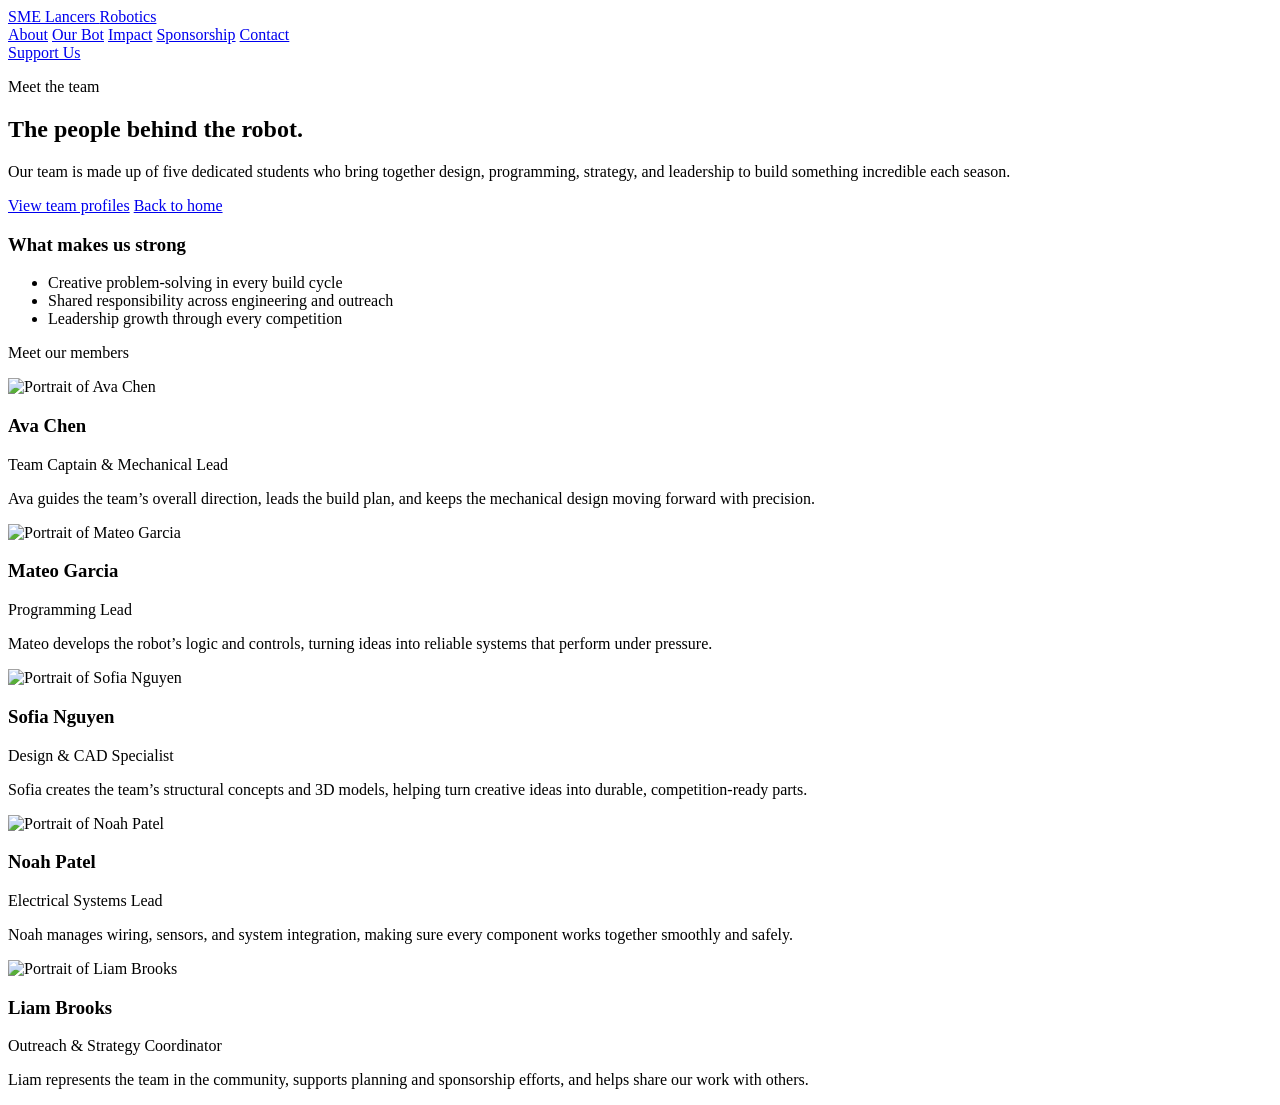
==== aboutpeople.html @ 3ab0bd87 "Add aboutpeople.html for team introduction This HTML file introduces the team behind SME Lancers Rob" ====
<!DOCTYPE html>
<html lang="en">
  <head>
    <meta charset="UTF-8" />
    <meta name="viewport" content="width=device-width, initial-scale=1.0" />
    <title>About the Team | SME Lancers Robotics</title>
    <meta
      name="description"
      content="Meet the student builders, coders, and leaders behind SME Lancers Robotics."
    />
    <link rel="preconnect" href="https://fonts.googleapis.com" />
    <link rel="preconnect" href="https://fonts.gstatic.com" crossorigin />
    <link
      href="https://fonts.googleapis.com/css2?family=Inter:wght@400;500;600;700;800&display=swap"
      rel="stylesheet"
    />
    <link rel="stylesheet" href="styles.css" />
  </head>
  <body>
    <header class="hero">
      <nav class="top-nav">
        <a class="brand" href="index.html">SME Lancers <span>Robotics</span></a>
        <div class="nav-links">
          <a href="index.html#about">About</a>
          <a href="index.html#aboutrobot">Our Bot</a>
          <a href="index.html#impact">Impact</a>
          <a href="index.html#sponsorship">Sponsorship</a>
          <a href="index.html#contact">Contact</a>
        </div>
        <a class="nav-cta" href="index.html#contact">Support Us</a>
      </nav>

      <section class="hero-content">
        <div class="hero-text">
          <p class="eyebrow">Meet the team</p>
          <h1>The people behind the robot.</h1>
          <p class="lead">
            Our team is made up of five dedicated students who bring together
            design, programming, strategy, and leadership to build something
            incredible each season.
          </p>
          <div class="hero-actions">
            <a class="btn btn-primary" href="#aboutpeople">View team profiles</a>
            <a class="btn btn-secondary" href="index.html">Back to home</a>
          </div>
        </div>

        <aside class="hero-card">
          <h3>What makes us strong</h3>
          <ul>
            <li>Creative problem-solving in every build cycle</li>
            <li>Shared responsibility across engineering and outreach</li>
            <li>Leadership growth through every competition</li>
          </ul>
        </aside>
      </section>
    </header>

    <main>
      <section class="section team-section" id="aboutpeople">
        <div class="section-heading">
          <p class="eyebrow">Meet our members</p>
        </div>

        <div class="team-grid">
          <article class="team-card">
            <img src="https://images.unsplash.com/photo-1494790108377-be9c29b29330?auto=format&fit=crop&w=800&q=80" alt="Portrait of Ava Chen" />
            <div class="team-card-content">
              <h3>Ava Chen</h3>
              <p class="role">Team Captain &amp; Mechanical Lead</p>
              <p>
                Ava guides the team’s overall direction, leads the build plan,
                and keeps the mechanical design moving forward with precision.
              </p>
            </div>
          </article>

          <article class="team-card">
            <img src="https://images.unsplash.com/photo-1500648767791-00dcc994a43e?auto=format&fit=crop&w=800&q=80" alt="Portrait of Mateo Garcia" />
            <div class="team-card-content">
              <h3>Mateo Garcia</h3>
              <p class="role">Programming Lead</p>
              <p>
                Mateo develops the robot’s logic and controls, turning ideas into
                reliable systems that perform under pressure.
              </p>
            </div>
          </article>

          <article class="team-card">
            <img src="https://images.unsplash.com/photo-1517841905240-472988babdf9?auto=format&fit=crop&w=800&q=80" alt="Portrait of Sofia Nguyen" />
            <div class="team-card-content">
              <h3>Sofia Nguyen</h3>
              <p class="role">Design &amp; CAD Specialist</p>
              <p>
                Sofia creates the team’s structural concepts and 3D models,
                helping turn creative ideas into durable, competition-ready parts.
              </p>
            </div>
          </article>

          <article class="team-card">
            <img src="https://images.unsplash.com/photo-1506794778202-cad84cf45f1d?auto=format&fit=crop&w=800&q=80" alt="Portrait of Noah Patel" />
            <div class="team-card-content">
              <h3>Noah Patel</h3>
              <p class="role">Electrical Systems Lead</p>
              <p>
                Noah manages wiring, sensors, and system integration, making sure
                every component works together smoothly and safely.
              </p>
            </div>
          </article>

          <article class="team-card">
            <img src="https://images.unsplash.com/photo-1491349174775-aaafddd81942?auto=format&fit=crop&w=800&q=80" alt="Portrait of Liam Brooks" />
            <div class="team-card-content">
              <h3>Liam Brooks</h3>
              <p class="role">Outreach &amp; Strategy Coordinator</p>
              <p>
                Liam represents the team in the community, supports planning and
                sponsorship efforts, and helps share our work with others.
              </p>
            </div>
          </article>
        </div>
      </section>
    </main>
  </body>
</html>
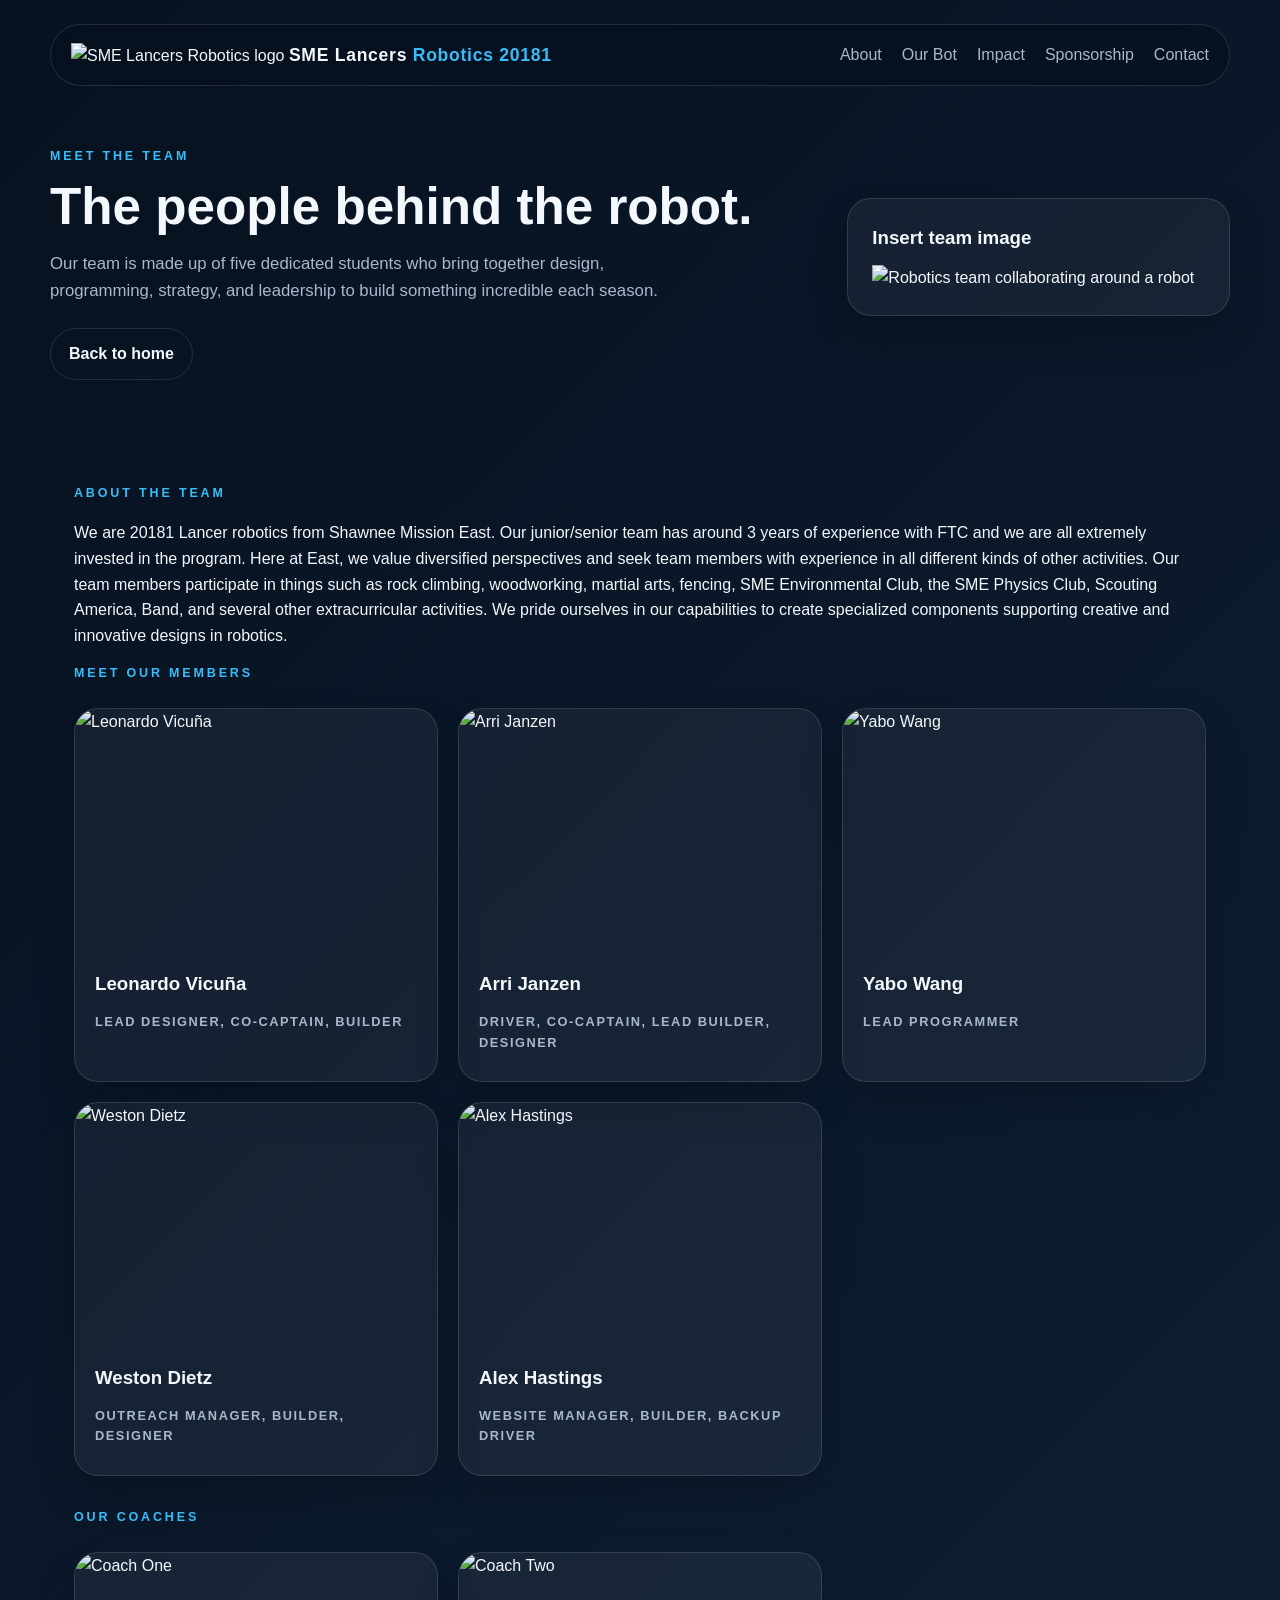
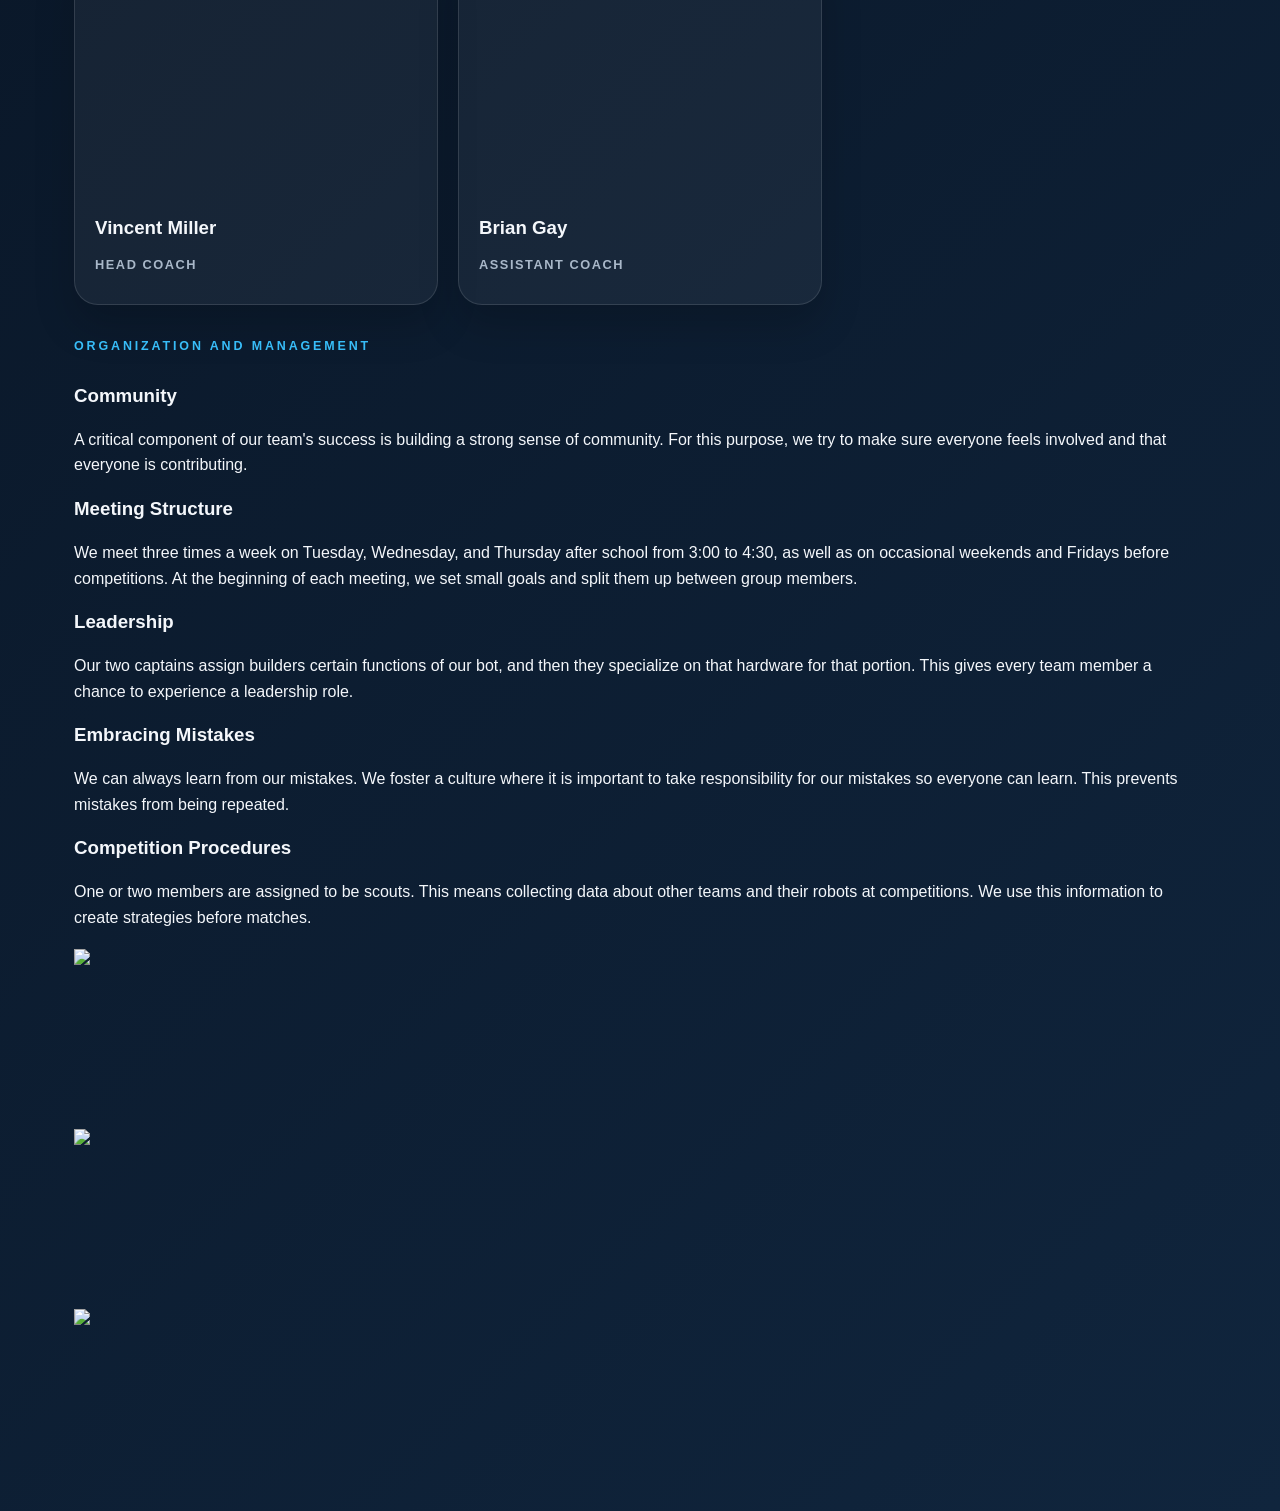
==== commit ece4b89b: "Update team member profiles and navigation links" ====
--- a/aboutpeople.html
+++ b/aboutpeople.html
@@ -19,15 +19,19 @@
   <body>
     <header class="hero">
       <nav class="top-nav">
-        <a class="brand" href="index.html">SME Lancers <span>Robotics</span></a>
+        <div class="brand-group">
+          <a class="logo-link" href="index.html" aria-label="Home">
+            <img class="site-logo" src="https://d2uxtb165k2tu5.cloudfront.net/attachments/f1440f38-a272-4b2c-9d3d-bec83711de92/shawneemissioneast-ks-Large.png" alt="SME Lancers Robotics logo" />
+          </a>
+          <a class="brand" href="index.html">SME Lancers <span>Robotics 20181</span></a>
+        </div>
         <div class="nav-links">
-          <a href="index.html#about">About</a>
-          <a href="index.html#aboutrobot">Our Bot</a>
-          <a href="index.html#impact">Impact</a>
-          <a href="index.html#sponsorship">Sponsorship</a>
-          <a href="index.html#contact">Contact</a>
+          <a href="about.html">About</a>
+          <a href="ourbot.html">Our Bot</a>
+          <a href="impact.html">Impact</a>
+          <a href="sponsorship.html">Sponsorship</a>
+          <a href="contact.html">Contact</a>
         </div>
-        <a class="nav-cta" href="index.html#contact">Support Us</a>
       </nav>
 
       <section class="hero-content">
@@ -40,88 +44,138 @@
             incredible each season.
           </p>
           <div class="hero-actions">
-            <a class="btn btn-primary" href="#aboutpeople">View team profiles</a>
             <a class="btn btn-secondary" href="index.html">Back to home</a>
           </div>
         </div>
 
-        <aside class="hero-card">
-          <h3>What makes us strong</h3>
-          <ul>
-            <li>Creative problem-solving in every build cycle</li>
-            <li>Shared responsibility across engineering and outreach</li>
-            <li>Leadership growth through every competition</li>
-          </ul>
+        <aside class="hero-card image-placeholder-card">
+          <h3>Insert team image</h3>
+          <div class="image-placeholder" aria-label="About page image placeholder">
+            <img src="https://images.unsplash.com/photo-1519389950473-47ba0277781c?auto=format&fit=crop&w=900&q=80" alt="Robotics team collaborating around a robot" />
+          </div>
         </aside>
       </section>
     </header>
 
     <main>
       <section class="section team-section" id="aboutpeople">
+        <div class="team-overview-card">
+          <p class="eyebrow">About the team</p>
+          <p>
+            We are 20181 Lancer robotics from Shawnee Mission East.
+             Our junior/senior team has around 3 years of experience with FTC and we are all extremely invested in the program.
+             Here at East, we value diversified perspectives and seek team members with experience in all different kinds of other activities.
+             Our team members participate in things such as rock climbing, woodworking, martial arts, fencing, SME Environmental Club, the SME Physics Club,
+             Scouting America, Band, and several other extracurricular activities.
+             We pride ourselves in our capabilities to create specialized components supporting creative and innovative designs in robotics.
+          </p>
+        </div>
+
         <div class="section-heading">
           <p class="eyebrow">Meet our members</p>
         </div>
 
         <div class="team-grid">
           <article class="team-card">
-            <img src="https://images.unsplash.com/photo-1494790108377-be9c29b29330?auto=format&fit=crop&w=800&q=80" alt="Portrait of Ava Chen" />
+            <img src="https://lh3.googleusercontent.com/pw/AP1GczPB8BlGZRO8xvRMQjj9yDp8Rn-_tc5I_eQn8ITIZkw7VDzGiMOTN4GQVJ_kZotNuFH9OWPdNpwYqw7CUz8QAmB0IIoJY_mvD2sJf6e4RnOAsyBPR_U-h3OPE_HgbfkMh09RCRGJvjOkejHOu_k-uKEsTg=w1906-h1271-s-no-gm?authuser=0" alt="Leonardo Vicuña" />
             <div class="team-card-content">
-              <h3>Ava Chen</h3>
-              <p class="role">Team Captain &amp; Mechanical Lead</p>
-              <p>
-                Ava guides the team’s overall direction, leads the build plan,
-                and keeps the mechanical design moving forward with precision.
-              </p>
+              <h3>Leonardo Vicuña</h3>
+              <p class="role"><strong class="role-highlight">Lead Designer,</strong> Co-Captain, Builder</p>
             </div>
           </article>
 
           <article class="team-card">
-            <img src="https://images.unsplash.com/photo-1500648767791-00dcc994a43e?auto=format&fit=crop&w=800&q=80" alt="Portrait of Mateo Garcia" />
+            <img src="https://lh3.googleusercontent.com/pw/AP1GczNDgyUgL6r6WOdt-hMPNdH0vTlwwZF0IV4uuHxOhTK3Tzh5OnUSmDpvSq9W-mxfKg0Gzi6sK63ta62kydMBI4PJtdI4fzuV8vyEJkrNsUk3juD0E6vd4r80a9rZ2UlfRNDenz4bkS48lyofRyA_uPAyVw=w1906-h1271-s-no-gm?authuser=0" alt="Arri Janzen" />
             <div class="team-card-content">
-              <h3>Mateo Garcia</h3>
-              <p class="role">Programming Lead</p>
-              <p>
-                Mateo develops the robot’s logic and controls, turning ideas into
-                reliable systems that perform under pressure.
-              </p>
+              <h3>Arri Janzen</h3>
+              <p class="role"><strong class="role-highlight">Driver</strong>, Co-Captain, Lead Builder, Designer</p>
             </div>
           </article>
 
           <article class="team-card">
-            <img src="https://images.unsplash.com/photo-1517841905240-472988babdf9?auto=format&fit=crop&w=800&q=80" alt="Portrait of Sofia Nguyen" />
+            <img src="https://lh3.googleusercontent.com/pw/AP1GczOW1DhAZ3qxmuWppzqzw-H6WvB_BPC82VYbThmvQlJtBtc9kcNpT3q2Pme5iez_LtrUeeB31PLCD5lW_LaGPv0U-tiofEs3BPgxhDR3a-trvEMHhUZVBk-kHewnpO1grtR9e9CWaJp8CbQ7eI5LOVj1Uw=w1907-h1271-s-no-gm?authuser=0" alt="Yabo Wang" />
             <div class="team-card-content">
-              <h3>Sofia Nguyen</h3>
-              <p class="role">Design &amp; CAD Specialist</p>
-              <p>
-                Sofia creates the team’s structural concepts and 3D models,
-                helping turn creative ideas into durable, competition-ready parts.
-              </p>
+              <h3>Yabo Wang</h3>
+              <p class="role"><strong class="role-highlight">Lead Programmer</strong></p>
             </div>
           </article>
 
           <article class="team-card">
-            <img src="https://images.unsplash.com/photo-1506794778202-cad84cf45f1d?auto=format&fit=crop&w=800&q=80" alt="Portrait of Noah Patel" />
+            <img src="https://lh3.googleusercontent.com/pw/AP1GczP_syv3JzYocD1KK4eqEGDBxyQT8_gO0GVwjya8GvrD9HIN6btGYo0Uc26seTwiGfOW38GDY0IRZ2136mL2YErU7m1UrtAFbtgPh7Auxwl1pYx-yHInBfJhCueLw1il_zLxsN25w0uY9vGDuceRKytgZw=w1906-h1271-s-no-gm?authuser=0" alt="Weston Dietz" />
             <div class="team-card-content">
-              <h3>Noah Patel</h3>
-              <p class="role">Electrical Systems Lead</p>
-              <p>
-                Noah manages wiring, sensors, and system integration, making sure
-                every component works together smoothly and safely.
-              </p>
+              <h3>Weston Dietz</h3>
+              <p class="role"><strong class="role-highlight">Outreach Manager</strong>, Builder, Designer</p>
             </div>
           </article>
 
           <article class="team-card">
-            <img src="https://images.unsplash.com/photo-1491349174775-aaafddd81942?auto=format&fit=crop&w=800&q=80" alt="Portrait of Liam Brooks" />
+            <img src="" alt="Alex Hastings" />
             <div class="team-card-content">
-              <h3>Liam Brooks</h3>
-              <p class="role">Outreach &amp; Strategy Coordinator</p>
-              <p>
-                Liam represents the team in the community, supports planning and
-                sponsorship efforts, and helps share our work with others.
-              </p>
+              <h3>Alex Hastings</h3>
+              <p class="role"><strong class="role-highlight">Website Manager</strong>, Builder, Backup Driver</p>
             </div>
           </article>
+        </div>
+
+        <div class="section-heading" style="margin-top: 32px;">
+          <p class="eyebrow">Our coaches</p>
+        </div>
+
+        <div class="team-grid coaches-grid">
+          <article class="team-card">
+            <img src="https://lh3.googleusercontent.com/pw/AP1GczP17PvprNVnsiWpT6I2dalkPyr2kbR18_PeL1ESC5sDLQsGntd9fBL37bgB6TBEfCntyb8LkzUVnb3nmV3U56hMEd6-vEOZD5mlSGLnx-21aZyfRdODApS9-2Q_zZ9jxrIEXAE_nH2MCg2U8mYEpRr5xw=w953-h1271-s-no-gm?authuser=0" alt="Coach One" />
+            <div class="team-card-content">
+              <h3>Vincent Miller</h3>
+              <p class="role">Head Coach</p>
+            </div>
+          </article>
+
+          <article class="team-card">
+            <img src="https://pixabay.com/images/download/x-7797704_1920.png" alt="Coach Two" />
+            <div class="team-card-content">
+              <h3>Brian Gay</h3>
+              <p class="role">Assistant Coach</p>
+            </div>
+          </article>
+        </div>
+
+        <div class="section-heading" style="margin-top: 32px;">
+          <p class="eyebrow">Organization and management</p>
+        </div>
+
+        <div class="org-grid">
+          <article class="org-card">
+            <h3>Community</h3>
+            <p>A critical component of our team's success is building a strong sense of community. For this purpose, we try to make sure everyone feels involved and that everyone is contributing.</p>
+          </article>
+          <article class="org-card">
+            <h3>Meeting Structure</h3>
+            <p>We meet three times a week on Tuesday, Wednesday, and Thursday after school from 3:00 to 4:30, as well as on occasional weekends and Fridays before competitions. At the beginning of each meeting, we set small goals and split them up between group members.</p>
+          </article>
+          <article class="org-card">
+            <h3>Leadership</h3>
+            <p>Our two captains assign builders certain functions of our bot, and then they specialize on that hardware for that portion. This gives every team member a chance to experience a leadership role.</p>
+          </article>
+          <article class="org-card">
+            <h3>Embracing Mistakes</h3>
+            <p>We can always learn from our mistakes. We foster a culture where it is important to take responsibility for our mistakes so everyone can learn. This prevents mistakes from being repeated.</p>
+          </article>
+          <article class="org-card">
+            <h3>Competition Procedures</h3>
+            <p>One or two members are assigned to be scouts. This means collecting data about other teams and their robots at competitions. We use this information to create strategies before matches.</p>
+          </article>
+        </div>
+
+        <div class="org-image-row">
+          <div class="image-placeholder" style="min-height: 180px;" aria-label="Organization image placeholder 1">
+            <img src="https://lh3.googleusercontent.com/pw/AP1GczPN5IHWl02ZvYmSKBBsuWe8htgBuvIvB1GVUkZ78wzh7DC779fpzfqayu7kOnkn9EiQQ8jcJrFx_e7JPSesxeuHbeHajpAMo4_LPjZyJtByUU3XKUtijPXxgxFSDj1wY9yFGEc0RnX-FBQAM2Wbz10n8g=w953-h1271-s-no-gm?authuser=0"/>
+          </div>
+          <div class="image-placeholder" style="min-height: 180px;" aria-label="Organization image placeholder 2">
+            <img src="https://lh3.googleusercontent.com/pw/AP1GczP9czTKQffVSrdx51TiyOXbFLEskC3SXY-aVFU4noKo7kYG8Fp9SptvbZ1zESafD4LU2A2t2BaG_T-bwb6L90whI4yozDUi_Cv--DKPVSBinLgavhgntdp-oE0XgVBj2B6d3-yF-KYQ8PVUH7I925Jn2w=w953-h1271-s-no-gm?authuser=0"/>
+          </div>
+          <div class="image-placeholder" style="min-height: 180px;" aria-label="Organization image placeholder 3">
+            <img src="https://lh3.googleusercontent.com/pw/AP1GczOr9jjG8EU4wZpGpIVPugG_hDp1H3g6j8uFRw5m2mwSudX93wDE31KHDx6SBcqgeigQ6-YQNXqSQLKxToDGUcpLa1r-n1OJVcyBpBeDPDDjI35MQpLJtf3J_kfUE-X6kaI51ciVU87EEowkE29hNuVITA=w953-h1271-s-no-gm?authuser=0"/>
+          </div>
         </div>
       </section>
     </main>
--- a/styles.css
+++ b/styles.css
@@ -0,0 +1,320 @@
+:root {
+  --bg: #07111f;
+  --surface: #0f1f33;
+  --surface-2: #132947;
+  --text: #f4f7fb;
+  --muted: #a9b8c9;
+  --accent: #38bdf8;
+  --accent-strong: #0ea5e9;
+  --border: rgba(255, 255, 255, 0.12);
+}
+
+* {
+  box-sizing: border-box;
+}
+
+body {
+  margin: 0;
+  font-family: 'Inter', sans-serif;
+  background: linear-gradient(135deg, #07111f 0%, #10253d 100%);
+  color: var(--text);
+  line-height: 1.6;
+}
+
+a {
+  color: inherit;
+  text-decoration: none;
+}
+
+.hero {
+  padding: 24px 24px 72px;
+}
+
+.top-nav {
+  max-width: 1180px;
+  margin: 0 auto;
+  display: flex;
+  justify-content: space-between;
+  align-items: center;
+  padding: 16px 20px;
+  border: 1px solid var(--border);
+  border-radius: 999px;
+  background: rgba(7, 17, 31, 0.7);
+  backdrop-filter: blur(8px);
+}
+
+.brand {
+  font-size: 1.1rem;
+  font-weight: 800;
+  letter-spacing: 0.04em;
+}
+
+.brand span {
+  color: var(--accent);
+}
+
+.nav-links {
+  display: flex;
+  gap: 20px;
+  color: var(--muted);
+}
+
+.nav-cta,
+.btn-primary {
+  background: linear-gradient(135deg, var(--accent) 0%, var(--accent-strong) 100%);
+  color: white;
+  padding: 11px 18px;
+  border-radius: 999px;
+  font-weight: 600;
+}
+
+.hero-content {
+  max-width: 1180px;
+  margin: 48px auto 0;
+  display: grid;
+  grid-template-columns: 2fr 1fr;
+  gap: 32px;
+  align-items: center;
+}
+
+.eyebrow {
+  text-transform: uppercase;
+  letter-spacing: 0.23em;
+  font-size: 0.78rem;
+  font-weight: 700;
+  color: var(--accent);
+  margin-bottom: 12px;
+}
+
+h1,
+h2,
+h3 {
+  margin: 0 0 12px;
+}
+
+h1 {
+  font-size: clamp(2.2rem, 4vw, 3.7rem);
+  line-height: 1.08;
+}
+
+.lead {
+  font-size: 1.05rem;
+  color: var(--muted);
+  max-width: 640px;
+}
+
+.hero-actions {
+  display: flex;
+  gap: 14px;
+  margin-top: 24px;
+}
+
+.btn {
+  display: inline-block;
+  padding: 12px 18px;
+  border-radius: 999px;
+  font-weight: 600;
+}
+
+.btn-secondary {
+  border: 1px solid var(--border);
+  color: var(--text);
+}
+
+.hero-stats {
+  margin-top: 28px;
+  display: flex;
+  gap: 16px;
+  flex-wrap: wrap;
+}
+
+.hero-stats div {
+  background: rgba(255, 255, 255, 0.04);
+  border: 1px solid var(--border);
+  padding: 14px 16px;
+  min-width: 130px;
+  border-radius: 16px;
+}
+
+.hero-stats strong {
+  display: block;
+  font-size: 1.1rem;
+}
+
+.hero-stats span {
+  color: var(--muted);
+  font-size: 0.92rem;
+}
+
+.hero-card,
+.info-card,
+.sponsor-card,
+.contact-box {
+  background: rgba(255, 255, 255, 0.05);
+  border: 1px solid var(--border);
+  border-radius: 24px;
+  padding: 24px;
+  box-shadow: 0 20px 40px rgba(0, 0, 0, 0.18);
+}
+
+.hero-card ul {
+  padding-left: 18px;
+  color: var(--muted);
+}
+
+.text-link {
+  display: inline-block;
+  margin-top: 10px;
+  color: var(--accent);
+  font-weight: 600;
+}
+
+.section {
+  max-width: 1180px;
+  margin: 0 auto;
+  padding: 40px 24px 24px;
+}
+
+.section-heading {
+  margin-bottom: 24px;
+}
+
+.section-heading h2 {
+  font-size: clamp(1.6rem, 2.7vw, 2.2rem);
+}
+
+.card-grid {
+  display: grid;
+  grid-template-columns: repeat(3, minmax(0, 1fr));
+  gap: 20px;
+}
+
+.info-card p,
+.sponsor-card p,
+.impact-copy p,
+.impact-list p,
+.contact-box p,
+.team-card p {
+  color: var(--muted);
+}
+
+.team-section {
+  padding-top: 20px;
+}
+
+.team-grid {
+  display: grid;
+  grid-template-columns: repeat(3, minmax(0, 1fr));
+  gap: 20px;
+}
+
+.team-card {
+  background: rgba(255, 255, 255, 0.05);
+  border: 1px solid var(--border);
+  border-radius: 24px;
+  overflow: hidden;
+  box-shadow: 0 20px 40px rgba(0, 0, 0, 0.18);
+}
+
+.team-card img {
+  width: 100%;
+  height: 240px;
+  object-fit: cover;
+  display: block;
+}
+
+.team-card-content {
+  padding: 20px;
+}
+
+.role {
+  color: var(--accent);
+  font-weight: 700;
+  margin-bottom: 8px;
+  text-transform: uppercase;
+  letter-spacing: 0.12em;
+  font-size: 0.8rem;
+}
+
+.impact-section {
+  padding-top: 70px;
+}
+
+.impact-layout {
+  display: grid;
+  grid-template-columns: 1.2fr 0.8fr;
+  gap: 22px;
+}
+
+.impact-list {
+  display: grid;
+  gap: 14px;
+}
+
+.impact-list > div {
+  padding: 16px 18px;
+  border-radius: 16px;
+  background: rgba(255, 255, 255, 0.04);
+  border: 1px solid var(--border);
+}
+
+.price {
+  font-size: 1.4rem;
+  font-weight: 700;
+  color: var(--accent);
+}
+
+.contact-box {
+  display: flex;
+  justify-content: space-between;
+  align-items: center;
+  gap: 20px;
+}
+
+footer {
+  max-width: 1180px;
+  margin: 0 auto;
+  padding: 24px;
+  color: var(--muted);
+  text-align: center;
+}
+
+@media (max-width: 900px) {
+  .hero-content,
+  .impact-layout,
+  .card-grid,
+  .contact-box {
+    grid-template-columns: 1fr;
+    display: grid;
+  }
+
+  .top-nav {
+    border-radius: 24px;
+    flex-wrap: wrap;
+    gap: 12px;
+  }
+
+  .nav-links {
+    width: 100%;
+    justify-content: center;
+  }
+}
+
+@media (max-width: 640px) {
+  .hero {
+    padding-inline: 14px;
+  }
+
+  .hero-content,
+  .section {
+    padding-inline: 0;
+  }
+
+  .hero-actions {
+    flex-direction: column;
+  }
+
+  .hero-stats {
+    flex-direction: column;
+  }
+}
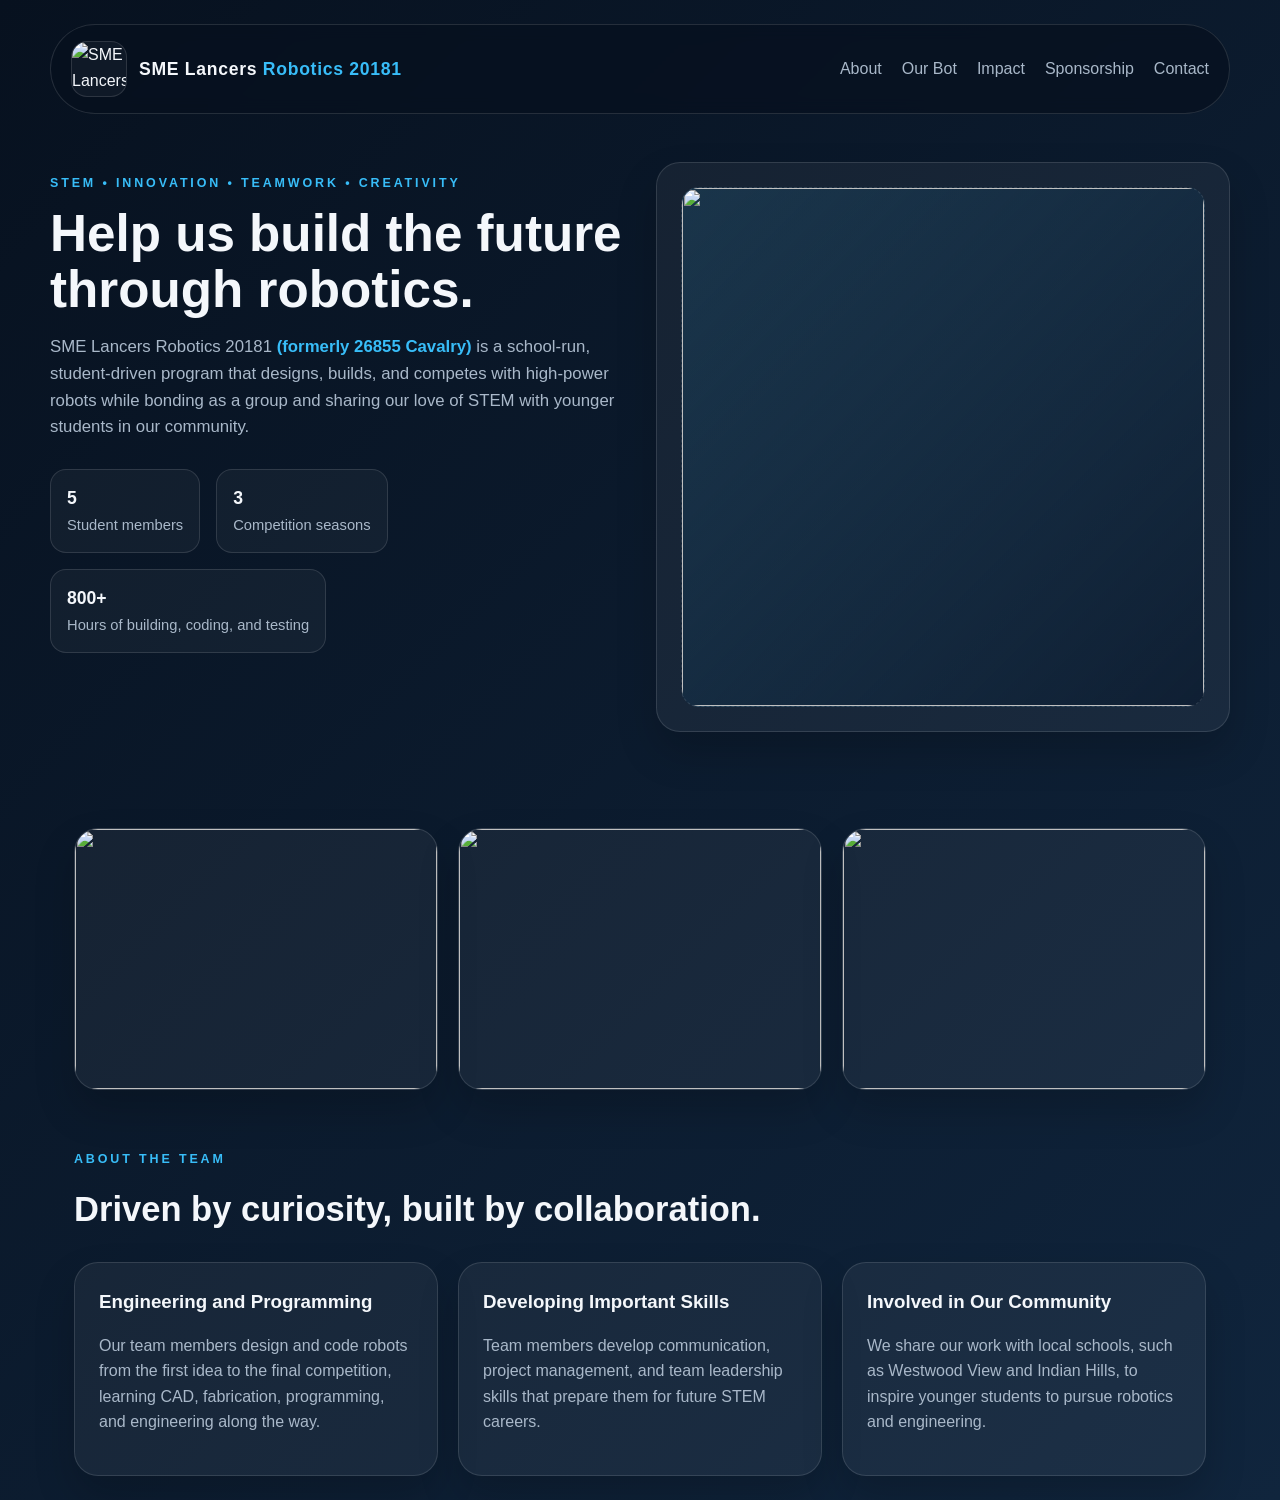
==== commit 13490197: "Revise aboutpeople.html for content and SEO improvements Updated the title and description meta tag " ====
--- a/aboutpeople.html
+++ b/aboutpeople.html
@@ -3,10 +3,10 @@
   <head>
     <meta charset="UTF-8" />
     <meta name="viewport" content="width=device-width, initial-scale=1.0" />
-    <title>About the Team | SME Lancers Robotics</title>
+    <title>SME Lancers Robotics 20181</title>
     <meta
       name="description"
-      content="Meet the student builders, coders, and leaders behind SME Lancers Robotics."
+      content="Support SME Lancers Robotics as we build competitive robots and spread the love of STEM to young students in our community."
     />
     <link rel="preconnect" href="https://fonts.googleapis.com" />
     <link rel="preconnect" href="https://fonts.gstatic.com" crossorigin />
@@ -21,7 +21,7 @@
       <nav class="top-nav">
         <div class="brand-group">
           <a class="logo-link" href="index.html" aria-label="Home">
-            <img class="site-logo" src="https://d2uxtb165k2tu5.cloudfront.net/attachments/f1440f38-a272-4b2c-9d3d-bec83711de92/shawneemissioneast-ks-Large.png" alt="SME Lancers Robotics logo" />
+            <img class="site-logo" src="https://cdn.discordapp.com/attachments/1269729230418214966/1536449201439772833/image.png?ex=6a7b7153&is=6a7a1fd3&hm=c653049b7499e15ebc49a05f9758e3313fe37e406bae6238015d4656b4073e32&" alt="SME Lancers Robotics logo" />
           </a>
           <a class="brand" href="index.html">SME Lancers <span>Robotics 20181</span></a>
         </div>
@@ -36,148 +36,82 @@
 
       <section class="hero-content">
         <div class="hero-text">
-          <p class="eyebrow">Meet the team</p>
-          <h1>The people behind the robot.</h1>
+          <p class="eyebrow">STEM • Innovation • Teamwork • Creativity</p>
+          <h1>Help us build the future through robotics.</h1>
           <p class="lead">
-            Our team is made up of five dedicated students who bring together
-            design, programming, strategy, and leadership to build something
-            incredible each season.
+            SME Lancers Robotics 20181 <strong class="role-highlight">(formerly 26855 Cavalry)</strong> is a school-run, student-driven program that designs, builds,
+            and competes with high-power robots while bonding as a group and sharing our love of STEM with younger students in our community.
           </p>
-          <div class="hero-actions">
-            <a class="btn btn-secondary" href="index.html">Back to home</a>
+          <div class="hero-stats">
+            <div>
+              <strong>5</strong>
+              <span>Student members</span>
+            </div>
+            <div>
+              <strong>3</strong>
+              <span>Competition seasons</span>
+            </div>
+            <div>
+              <strong>800+</strong>
+              <span>Hours of building, coding, and testing</span>
+            </div>
           </div>
         </div>
 
         <aside class="hero-card image-placeholder-card">
-          <h3>Insert team image</h3>
-          <div class="image-placeholder" aria-label="About page image placeholder">
-            <img src="https://images.unsplash.com/photo-1519389950473-47ba0277781c?auto=format&fit=crop&w=900&q=80" alt="Robotics team collaborating around a robot" />
+          <div class="image-placeholder" aria-label="Homepage image placeholder">
+            <img src="https://lh3.googleusercontent.com/pw/AP1GczPexVLAjlB-dWj9g345IB7OJABWrD0WhSXf-aIZQ-PO1fQrDlryzhX-Oscwer6zz2CBqRlifIcL0osSBdQb-bgUUxSFLOo_Goy5cG6TSdbRLP6KBx5KtVdnAOFZcWZzkNNgegM4d9gHS3owYYQVYnlx-Q=w1906-h1271-s-no-gm?authuser=0"/>
           </div>
         </aside>
       </section>
     </header>
 
     <main>
-      <section class="section team-section" id="aboutpeople">
-        <div class="team-overview-card">
-          <p class="eyebrow">About the team</p>
-          <p>
-            We are 20181 Lancer robotics from Shawnee Mission East.
-             Our junior/senior team has around 3 years of experience with FTC and we are all extremely invested in the program.
-             Here at East, we value diversified perspectives and seek team members with experience in all different kinds of other activities.
-             Our team members participate in things such as rock climbing, woodworking, martial arts, fencing, SME Environmental Club, the SME Physics Club,
-             Scouting America, Band, and several other extracurricular activities.
-             We pride ourselves in our capabilities to create specialized components supporting creative and innovative designs in robotics.
-          </p>
-        </div>
-
-        <div class="section-heading">
-          <p class="eyebrow">Meet our members</p>
-        </div>
-
-        <div class="team-grid">
-          <article class="team-card">
-            <img src="https://lh3.googleusercontent.com/pw/AP1GczPB8BlGZRO8xvRMQjj9yDp8Rn-_tc5I_eQn8ITIZkw7VDzGiMOTN4GQVJ_kZotNuFH9OWPdNpwYqw7CUz8QAmB0IIoJY_mvD2sJf6e4RnOAsyBPR_U-h3OPE_HgbfkMh09RCRGJvjOkejHOu_k-uKEsTg=w1906-h1271-s-no-gm?authuser=0" alt="Leonardo Vicuña" />
-            <div class="team-card-content">
-              <h3>Leonardo Vicuña</h3>
-              <p class="role"><strong class="role-highlight">Lead Designer,</strong> Co-Captain, Builder</p>
-            </div>
+      <section class="image-showcase" aria-label="Team highlights">
+        <div class="image-slot-grid">
+          <article class="image-slot-card">
+            <img src="https://lh3.googleusercontent.com/pw/AP1GczNeWPuMl2vn9gbx1PMAI6W5MMPzxZy74WPUHkntsx_r26tPDdyCcU8qF2hdTtKiLqTfiYvW-KDRFMjWQUCRCGNivjoDvPcXYdwcys64rDbwtRjkT_qz2aARBvq8Jo5PcoQUhJbGLTvQAJXQdBflhDv3nA=w1906-h1271-s-no-gm?authuser=0"/>
           </article>
-
-          <article class="team-card">
-            <img src="https://lh3.googleusercontent.com/pw/AP1GczNDgyUgL6r6WOdt-hMPNdH0vTlwwZF0IV4uuHxOhTK3Tzh5OnUSmDpvSq9W-mxfKg0Gzi6sK63ta62kydMBI4PJtdI4fzuV8vyEJkrNsUk3juD0E6vd4r80a9rZ2UlfRNDenz4bkS48lyofRyA_uPAyVw=w1906-h1271-s-no-gm?authuser=0" alt="Arri Janzen" />
-            <div class="team-card-content">
-              <h3>Arri Janzen</h3>
-              <p class="role"><strong class="role-highlight">Driver</strong>, Co-Captain, Lead Builder, Designer</p>
-            </div>
+          <article class="image-slot-card">
+            <img src="https://lh3.googleusercontent.com/pw/AP1GczMYDM67DvN909kBFYC2LlrDPhI987TJb2jAXkEirCqtkEfqeEZpJnvN65ES-SjlKW88K1dsiGi-hViQgpihgjjMKHxUfwsRq03_mHe4wvUwDeQYdgNgWjVTXKwJAYAgC-GNgt-9FDSJj4A5MgFK7WFmhg=w1906-h1271-s-no-gm?authuser=0"/>
           </article>
-
-          <article class="team-card">
-            <img src="https://lh3.googleusercontent.com/pw/AP1GczOW1DhAZ3qxmuWppzqzw-H6WvB_BPC82VYbThmvQlJtBtc9kcNpT3q2Pme5iez_LtrUeeB31PLCD5lW_LaGPv0U-tiofEs3BPgxhDR3a-trvEMHhUZVBk-kHewnpO1grtR9e9CWaJp8CbQ7eI5LOVj1Uw=w1907-h1271-s-no-gm?authuser=0" alt="Yabo Wang" />
-            <div class="team-card-content">
-              <h3>Yabo Wang</h3>
-              <p class="role"><strong class="role-highlight">Lead Programmer</strong></p>
-            </div>
-          </article>
-
-          <article class="team-card">
-            <img src="https://lh3.googleusercontent.com/pw/AP1GczP_syv3JzYocD1KK4eqEGDBxyQT8_gO0GVwjya8GvrD9HIN6btGYo0Uc26seTwiGfOW38GDY0IRZ2136mL2YErU7m1UrtAFbtgPh7Auxwl1pYx-yHInBfJhCueLw1il_zLxsN25w0uY9vGDuceRKytgZw=w1906-h1271-s-no-gm?authuser=0" alt="Weston Dietz" />
-            <div class="team-card-content">
-              <h3>Weston Dietz</h3>
-              <p class="role"><strong class="role-highlight">Outreach Manager</strong>, Builder, Designer</p>
-            </div>
-          </article>
-
-          <article class="team-card">
-            <img src="" alt="Alex Hastings" />
-            <div class="team-card-content">
-              <h3>Alex Hastings</h3>
-              <p class="role"><strong class="role-highlight">Website Manager</strong>, Builder, Backup Driver</p>
-            </div>
+          <article class="image-slot-card">
+            <img src="https://lh3.googleusercontent.com/pw/AP1GczPjQ-eEyINP7ChV5nZy6YXUwzD8-t3oaIfyMZBMHiJTAGh02w2KMaxiQrH5xiWP9rAGvGd9ssB4bWL4iOHsPDwaRf7p1TjHD3apdKm8uIqHC7OvTqNJuwUejaCkTbCcX3yzHWBj0ooea1ZYRHA3DUiZJA=w1695-h1271-s-no-gm?authuser=0"/>
           </article>
         </div>
+      </section>
 
-        <div class="section-heading" style="margin-top: 32px;">
-          <p class="eyebrow">Our coaches</p>
+      <section class="section" id="about">
+        <div class="section-heading">
+          <p class="eyebrow">About the team</p>
+          <h2>Driven by curiosity, built by collaboration.</h2>
         </div>
-
-        <div class="team-grid coaches-grid">
-          <article class="team-card">
-            <img src="https://lh3.googleusercontent.com/pw/AP1GczP17PvprNVnsiWpT6I2dalkPyr2kbR18_PeL1ESC5sDLQsGntd9fBL37bgB6TBEfCntyb8LkzUVnb3nmV3U56hMEd6-vEOZD5mlSGLnx-21aZyfRdODApS9-2Q_zZ9jxrIEXAE_nH2MCg2U8mYEpRr5xw=w953-h1271-s-no-gm?authuser=0" alt="Coach One" />
-            <div class="team-card-content">
-              <h3>Vincent Miller</h3>
-              <p class="role">Head Coach</p>
-            </div>
+        <div class="card-grid">
+          <article class="info-card">
+            <h3>Engineering and Programming</h3>
+            <p>
+              Our team members design and code robots from the first idea to the final
+              competition, learning CAD, fabrication, programming, and 
+              engineering along the way.
+            </p>
           </article>
-
-          <article class="team-card">
-            <img src="https://pixabay.com/images/download/x-7797704_1920.png" alt="Coach Two" />
-            <div class="team-card-content">
-              <h3>Brian Gay</h3>
-              <p class="role">Assistant Coach</p>
-            </div>
+          <article class="info-card">
+            <h3>Developing Important Skills</h3>
+            <p>
+              Team members develop communication, project management, and team
+              leadership skills that prepare them for future STEM careers.
+            </p>
+          </article>
+          <article class="info-card">
+            <h3>Involved in Our Community</h3>
+            <p>
+              We share our work with local schools, such as Westwood View and Indian Hills, to inspire
+              younger students to pursue robotics and engineering.
+            </p>
           </article>
         </div>
+      </section>
 
-        <div class="section-heading" style="margin-top: 32px;">
-          <p class="eyebrow">Organization and management</p>
-        </div>
-
-        <div class="org-grid">
-          <article class="org-card">
-            <h3>Community</h3>
-            <p>A critical component of our team's success is building a strong sense of community. For this purpose, we try to make sure everyone feels involved and that everyone is contributing.</p>
-          </article>
-          <article class="org-card">
-            <h3>Meeting Structure</h3>
-            <p>We meet three times a week on Tuesday, Wednesday, and Thursday after school from 3:00 to 4:30, as well as on occasional weekends and Fridays before competitions. At the beginning of each meeting, we set small goals and split them up between group members.</p>
-          </article>
-          <article class="org-card">
-            <h3>Leadership</h3>
-            <p>Our two captains assign builders certain functions of our bot, and then they specialize on that hardware for that portion. This gives every team member a chance to experience a leadership role.</p>
-          </article>
-          <article class="org-card">
-            <h3>Embracing Mistakes</h3>
-            <p>We can always learn from our mistakes. We foster a culture where it is important to take responsibility for our mistakes so everyone can learn. This prevents mistakes from being repeated.</p>
-          </article>
-          <article class="org-card">
-            <h3>Competition Procedures</h3>
-            <p>One or two members are assigned to be scouts. This means collecting data about other teams and their robots at competitions. We use this information to create strategies before matches.</p>
-          </article>
-        </div>
-
-        <div class="org-image-row">
-          <div class="image-placeholder" style="min-height: 180px;" aria-label="Organization image placeholder 1">
-            <img src="https://lh3.googleusercontent.com/pw/AP1GczPN5IHWl02ZvYmSKBBsuWe8htgBuvIvB1GVUkZ78wzh7DC779fpzfqayu7kOnkn9EiQQ8jcJrFx_e7JPSesxeuHbeHajpAMo4_LPjZyJtByUU3XKUtijPXxgxFSDj1wY9yFGEc0RnX-FBQAM2Wbz10n8g=w953-h1271-s-no-gm?authuser=0"/>
-          </div>
-          <div class="image-placeholder" style="min-height: 180px;" aria-label="Organization image placeholder 2">
-            <img src="https://lh3.googleusercontent.com/pw/AP1GczP9czTKQffVSrdx51TiyOXbFLEskC3SXY-aVFU4noKo7kYG8Fp9SptvbZ1zESafD4LU2A2t2BaG_T-bwb6L90whI4yozDUi_Cv--DKPVSBinLgavhgntdp-oE0XgVBj2B6d3-yF-KYQ8PVUH7I925Jn2w=w953-h1271-s-no-gm?authuser=0"/>
-          </div>
-          <div class="image-placeholder" style="min-height: 180px;" aria-label="Organization image placeholder 3">
-            <img src="https://lh3.googleusercontent.com/pw/AP1GczOr9jjG8EU4wZpGpIVPugG_hDp1H3g6j8uFRw5m2mwSudX93wDE31KHDx6SBcqgeigQ6-YQNXqSQLKxToDGUcpLa1r-n1OJVcyBpBeDPDDjI35MQpLJtf3J_kfUE-X6kaI51ciVU87EEowkE29hNuVITA=w953-h1271-s-no-gm?authuser=0"/>
-          </div>
-        </div>
-      </section>
     </main>
   </body>
 </html>
--- a/styles.css
+++ b/styles.css
@@ -43,6 +43,31 @@
   backdrop-filter: blur(8px);
 }
 
+.brand-group {
+  display: flex;
+  align-items: center;
+  gap: 12px;
+}
+
+.logo-link {
+  display: inline-flex;
+  align-items: center;
+  justify-content: center;
+  width: 56px;
+  height: 56px;
+  border-radius: 16px;
+  overflow: hidden;
+  border: 1px solid var(--border);
+  background: rgba(255, 255, 255, 0.04);
+}
+
+.site-logo {
+  display: block;
+  width: 100%;
+  height: 100%;
+  object-fit: cover;
+}
+
 .brand {
   font-size: 1.1rem;
   font-weight: 800;
@@ -72,9 +97,9 @@
   max-width: 1180px;
   margin: 48px auto 0;
   display: grid;
-  grid-template-columns: 2fr 1fr;
+  grid-template-columns: 1fr 1fr;
   gap: 32px;
-  align-items: center;
+  align-items: start;
 }
 
 .eyebrow {
@@ -157,9 +182,63 @@
   box-shadow: 0 20px 40px rgba(0, 0, 0, 0.18);
 }
 
+.sponsor-card ul {
+  margin-top: 12px;
+  padding-left: 18px;
+  color: var(--muted);
+}
+
 .hero-card ul {
   padding-left: 18px;
   color: var(--muted);
+}
+
+.image-placeholder-card {
+  display: flex;
+  flex-direction: column;
+  gap: 12px;
+}
+
+.image-placeholder {
+  display: grid;
+  place-items: center;
+  width: 100%;
+  aspect-ratio: 4 / 5;
+  max-height: 520px;
+  border-radius: 18px;
+  border: 1px dashed var(--border);
+  background: linear-gradient(135deg, rgba(56, 189, 248, 0.12), rgba(15, 31, 51, 0.95));
+  color: var(--muted);
+  font-weight: 600;
+}
+
+.image-placeholder {
+  display: grid;
+  place-items: center;
+  width: 100%;
+  aspect-ratio: 4 / 5;
+  max-height: 520px;
+  border-radius: 18px;
+  border: 1px dashed var(--border);
+  background: linear-gradient(135deg, rgba(56, 189, 248, 0.12), rgba(15, 31, 51, 0.95));
+  color: var(--muted);
+  font-weight: 600;
+  overflow: hidden;
+}
+
+.image-placeholder img {
+  width: 100%;
+  height: 100%;
+  object-fit: cover;
+  display: block;
+}
+
+.image-caption {
+  margin-top: 14px;
+  color: var(--muted);
+  font-size: 0.95rem;
+  line-height: 1.5;
+  text-align: center;
 }
 
 .text-link {
@@ -169,6 +248,37 @@
   font-weight: 600;
 }
 
+.image-showcase {
+  max-width: 1180px;
+  margin: 0 auto;
+  padding: 24px 24px 8px;
+}
+
+.image-slot-grid {
+  display: grid;
+  grid-template-columns: repeat(3, minmax(0, 1fr));
+  gap: 20px;
+}
+
+.two-by-two-grid {
+  grid-template-columns: repeat(2, minmax(0, 1fr));
+}
+
+.image-slot-card {
+  background: rgba(255, 255, 255, 0.05);
+  border: 1px solid var(--border);
+  border-radius: 24px;
+  overflow: hidden;
+  box-shadow: 0 20px 40px rgba(0, 0, 0, 0.18);
+}
+
+.image-slot-card img {
+  width: 100%;
+  height: 260px;
+  object-fit: cover;
+  display: block;
+}
+
 .section {
   max-width: 1180px;
   margin: 0 auto;
@@ -187,6 +297,10 @@
   display: grid;
   grid-template-columns: repeat(3, minmax(0, 1fr));
   gap: 20px;
+}
+
+.card-grid.two-by-two-grid {
+  grid-template-columns: repeat(2, minmax(0, 1fr));
 }
 
 .info-card p,
@@ -202,10 +316,66 @@
   padding-top: 20px;
 }
 
+.team-overview-card {
+  margin-bottom: 24px;
+  padding: 28px;
+  border: 1px solid var(--border);
+  border-radius: 24px;
+  background: linear-gradient(135deg, rgba(56, 189, 248, 0.12), rgba(15, 31, 51, 0.95));
+  box-shadow: 0 20px 40px rgba(0, 0, 0, 0.18);
+}
+
+.team-overview-card h2 {
+  margin-bottom: 12px;
+  font-size: clamp(1.4rem, 2.2vw, 1.8rem);
+}
+
+.team-overview-card p:last-child {
+  margin-bottom: 0;
+  color: var(--muted);
+}
+
 .team-grid {
   display: grid;
   grid-template-columns: repeat(3, minmax(0, 1fr));
   gap: 20px;
+}
+
+.coaches-grid {
+  grid-template-columns: repeat(2, minmax(0, 1fr));
+}
+
+.org-grid {
+  display: grid;
+  grid-template-columns: repeat(5, minmax(0, 1fr));
+  gap: 16px;
+  margin-top: 8px;
+}
+
+.org-card {
+  padding: 20px;
+  border: 1px solid var(--border);
+  border-radius: 20px;
+  background: rgba(255, 255, 255, 0.05);
+  box-shadow: 0 20px 40px rgba(0, 0, 0, 0.18);
+}
+
+.org-card h3 {
+  margin-bottom: 8px;
+  font-size: 1rem;
+}
+
+.org-card p {
+  margin: 0;
+  color: var(--muted);
+  font-size: 0.95rem;
+}
+
+.org-image-row {
+  display: grid;
+  grid-template-columns: repeat(3, minmax(0, 1fr));
+  gap: 16px;
+  margin-top: 20px;
 }
 
 .team-card {
@@ -236,6 +406,10 @@
   font-size: 0.8rem;
 }
 
+.role-highlight {
+  color: var(--accent);
+}
+
 .impact-section {
   padding-top: 70px;
 }
@@ -248,14 +422,76 @@
 
 .impact-list {
   display: grid;
-  gap: 14px;
+  gap: 0;
+  border: 1px solid var(--border);
+  border-radius: 18px;
+  overflow: hidden;
+  background: rgba(255, 255, 255, 0.04);
 }
 
 .impact-list > div {
   padding: 16px 18px;
-  border-radius: 16px;
-  background: rgba(255, 255, 255, 0.04);
-  border: 1px solid var(--border);
+  border-bottom: 1px solid var(--border);
+}
+
+.impact-list > div:last-child {
+  border-bottom: 0;
+}
+
+.design-process {
+  display: flex;
+  flex-direction: column;
+  gap: 16px;
+  margin-top: 20px;
+}
+
+.design-row {
+  display: flex;
+  flex-wrap: wrap;
+  align-items: center;
+  justify-content: center;
+  gap: 12px;
+}
+
+.design-step {
+  flex: 0 1 180px;
+  min-height: 180px;
+  padding: 20px 16px;
+  border: 1px solid var(--border);
+  border-radius: 20px;
+  background: rgba(255, 255, 255, 0.05);
+  box-shadow: 0 20px 40px rgba(0, 0, 0, 0.18);
+  text-align: center;
+}
+
+.step-number {
+  display: inline-flex;
+  align-items: center;
+  justify-content: center;
+  width: 34px;
+  height: 34px;
+  border-radius: 999px;
+  margin-bottom: 10px;
+  background: linear-gradient(135deg, var(--accent) 0%, var(--accent-strong) 100%);
+  color: white;
+  font-weight: 700;
+}
+
+.design-step h3 {
+  margin-bottom: 8px;
+  font-size: 1rem;
+}
+
+.design-step p {
+  color: var(--muted);
+  margin: 0;
+  font-size: 0.95rem;
+}
+
+.design-arrow {
+  font-size: 1.6rem;
+  color: var(--accent);
+  font-weight: 700;
 }
 
 .price {
@@ -264,11 +500,71 @@
   color: var(--accent);
 }
 
+.impact-textbox-card {
+  padding: 28px;
+  border: 1px solid var(--border);
+  border-radius: 24px;
+  background: linear-gradient(135deg, rgba(56, 189, 248, 0.12), rgba(15, 31, 51, 0.95));
+  box-shadow: 0 20px 40px rgba(0, 0, 0, 0.18);
+}
+
+.impact-textbox-card h2 {
+  margin-bottom: 12px;
+  font-size: clamp(1.4rem, 2.2vw, 1.8rem);
+}
+
+.impact-textbox-card p:last-child {
+  margin-bottom: 0;
+  color: var(--muted);
+}
+
 .contact-box {
   display: flex;
   justify-content: space-between;
   align-items: center;
   gap: 20px;
+}
+
+.contact-email-card {
+  margin-bottom: 24px;
+  padding: 24px;
+  border: 1px solid var(--border);
+  border-radius: 24px;
+  background: linear-gradient(135deg, rgba(56, 189, 248, 0.12), rgba(15, 31, 51, 0.95));
+  box-shadow: 0 20px 40px rgba(0, 0, 0, 0.18);
+}
+
+.contact-email-card h2 {
+  margin-bottom: 8px;
+  font-size: clamp(1.3rem, 2vw, 1.7rem);
+}
+
+.contact-email-card p {
+  margin: 0 0 8px;
+  color: var(--muted);
+}
+
+.contact-grid {
+  display: grid;
+  grid-template-columns: repeat(3, minmax(0, 1fr));
+  gap: 20px;
+}
+
+.contact-card {
+  background: rgba(255, 255, 255, 0.05);
+  border: 1px solid var(--border);
+  border-radius: 24px;
+  padding: 24px;
+  box-shadow: 0 20px 40px rgba(0, 0, 0, 0.18);
+}
+
+.detail-list {
+  list-style: none;
+  padding: 0;
+  margin: 0;
+  display: grid;
+  gap: 8px;
+  color: var(--muted);
 }
 
 footer {
@@ -279,11 +575,33 @@
   text-align: center;
 }
 
+.bot-graphic {
+  margin-top: 18px;
+  padding: 18px;
+  border-radius: 18px;
+  background: linear-gradient(135deg, rgba(56, 189, 248, 0.12), rgba(15, 31, 51, 0.95));
+  border: 1px solid var(--border);
+}
+
+.bot-graphic svg {
+  width: 100%;
+  height: auto;
+  display: block;
+}
+
+.bot-graphic figcaption {
+  margin-top: 12px;
+  color: var(--muted);
+  font-size: 0.95rem;
+}
+
 @media (max-width: 900px) {
   .hero-content,
   .impact-layout,
   .card-grid,
-  .contact-box {
+  .contact-box,
+  .contact-grid,
+  .image-slot-grid {
     grid-template-columns: 1fr;
     display: grid;
   }
@@ -305,11 +623,16 @@
     padding-inline: 14px;
   }
 
+  .image-showcase,
   .hero-content,
   .section {
     padding-inline: 0;
   }
 
+  .image-slot-grid {
+    grid-template-columns: 1fr;
+  }
+
   .hero-actions {
     flex-direction: column;
   }
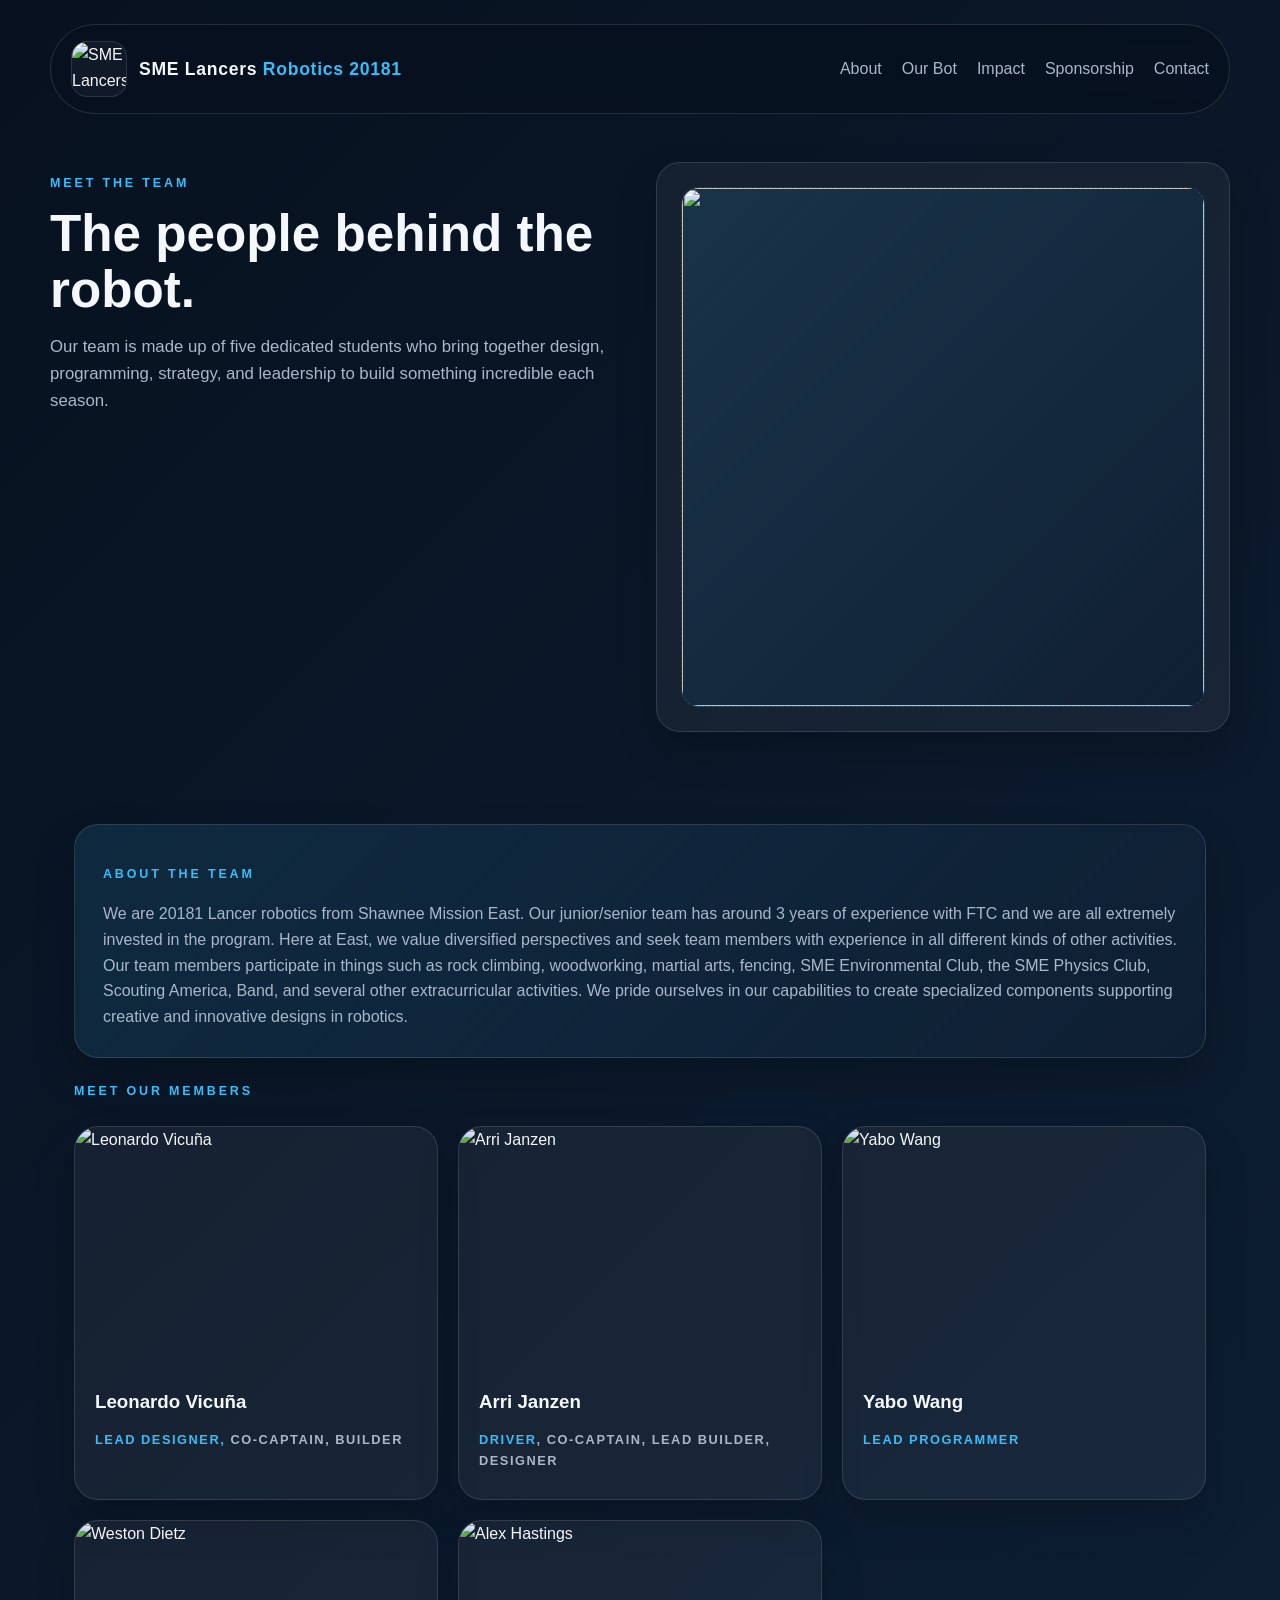
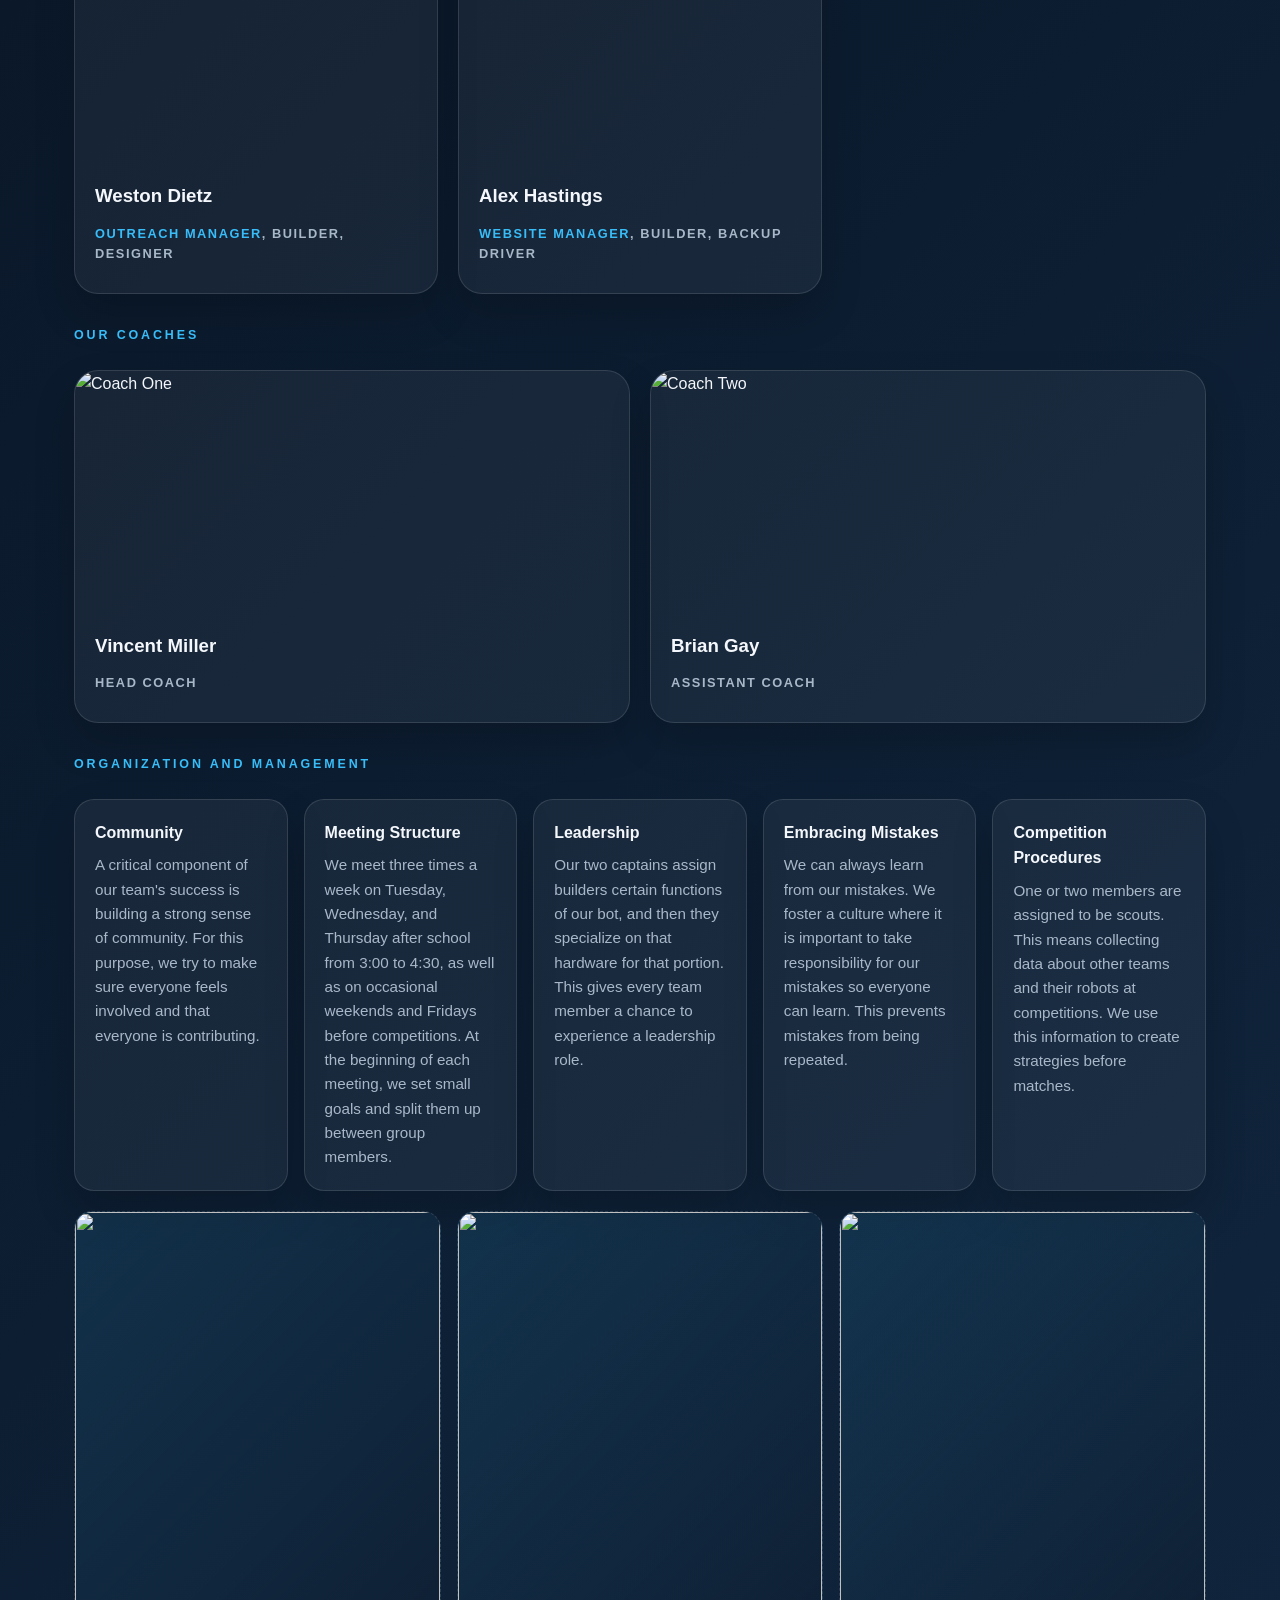
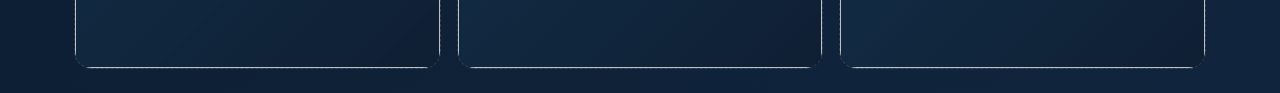
==== commit 4ab35777: "Revise team overview and update page title Updated the title and meta description for better clarity" ====
--- a/aboutpeople.html
+++ b/aboutpeople.html
@@ -3,10 +3,10 @@
   <head>
     <meta charset="UTF-8" />
     <meta name="viewport" content="width=device-width, initial-scale=1.0" />
-    <title>SME Lancers Robotics 20181</title>
+    <title>About the Team | SME Lancers Robotics</title>
     <meta
       name="description"
-      content="Support SME Lancers Robotics as we build competitive robots and spread the love of STEM to young students in our community."
+      content="Meet the student builders, coders, and leaders behind SME Lancers Robotics."
     />
     <link rel="preconnect" href="https://fonts.googleapis.com" />
     <link rel="preconnect" href="https://fonts.gstatic.com" crossorigin />
@@ -36,82 +36,144 @@
 
       <section class="hero-content">
         <div class="hero-text">
-          <p class="eyebrow">STEM • Innovation • Teamwork • Creativity</p>
-          <h1>Help us build the future through robotics.</h1>
+          <p class="eyebrow">Meet the team</p>
+          <h1>The people behind the robot.</h1>
           <p class="lead">
-            SME Lancers Robotics 20181 <strong class="role-highlight">(formerly 26855 Cavalry)</strong> is a school-run, student-driven program that designs, builds,
-            and competes with high-power robots while bonding as a group and sharing our love of STEM with younger students in our community.
+            Our team is made up of five dedicated students who bring together
+            design, programming, strategy, and leadership to build something
+            incredible each season.
           </p>
-          <div class="hero-stats">
-            <div>
-              <strong>5</strong>
-              <span>Student members</span>
-            </div>
-            <div>
-              <strong>3</strong>
-              <span>Competition seasons</span>
-            </div>
-            <div>
-              <strong>800+</strong>
-              <span>Hours of building, coding, and testing</span>
-            </div>
-          </div>
         </div>
 
         <aside class="hero-card image-placeholder-card">
-          <div class="image-placeholder" aria-label="Homepage image placeholder">
-            <img src="https://lh3.googleusercontent.com/pw/AP1GczPexVLAjlB-dWj9g345IB7OJABWrD0WhSXf-aIZQ-PO1fQrDlryzhX-Oscwer6zz2CBqRlifIcL0osSBdQb-bgUUxSFLOo_Goy5cG6TSdbRLP6KBx5KtVdnAOFZcWZzkNNgegM4d9gHS3owYYQVYnlx-Q=w1906-h1271-s-no-gm?authuser=0"/>
+          <div class="image-placeholder" aria-label="About page image placeholder">
+            <img src="https://images.unsplash.com/photo-1519389950473-47ba0277781c?auto=format&fit=crop&w=900&q=80"/>
           </div>
         </aside>
       </section>
     </header>
 
     <main>
-      <section class="image-showcase" aria-label="Team highlights">
-        <div class="image-slot-grid">
-          <article class="image-slot-card">
-            <img src="https://lh3.googleusercontent.com/pw/AP1GczNeWPuMl2vn9gbx1PMAI6W5MMPzxZy74WPUHkntsx_r26tPDdyCcU8qF2hdTtKiLqTfiYvW-KDRFMjWQUCRCGNivjoDvPcXYdwcys64rDbwtRjkT_qz2aARBvq8Jo5PcoQUhJbGLTvQAJXQdBflhDv3nA=w1906-h1271-s-no-gm?authuser=0"/>
+      <section class="section team-section" id="aboutpeople">
+        <div class="team-overview-card">
+          <p class="eyebrow">About the team</p>
+          <p>
+            We are 20181 Lancer robotics from Shawnee Mission East.
+             Our junior/senior team has around 3 years of experience with FTC and we are all extremely invested in the program.
+             Here at East, we value diversified perspectives and seek team members with experience in all different kinds of other activities.
+             Our team members participate in things such as rock climbing, woodworking, martial arts, fencing, SME Environmental Club, the SME Physics Club,
+             Scouting America, Band, and several other extracurricular activities.
+             We pride ourselves in our capabilities to create specialized components supporting creative and innovative designs in robotics.
+          </p>
+        </div>
+
+        <div class="section-heading">
+          <p class="eyebrow">Meet our members</p>
+        </div>
+
+        <div class="team-grid">
+          <article class="team-card">
+            <img src="https://lh3.googleusercontent.com/pw/AP1GczPB8BlGZRO8xvRMQjj9yDp8Rn-_tc5I_eQn8ITIZkw7VDzGiMOTN4GQVJ_kZotNuFH9OWPdNpwYqw7CUz8QAmB0IIoJY_mvD2sJf6e4RnOAsyBPR_U-h3OPE_HgbfkMh09RCRGJvjOkejHOu_k-uKEsTg=w1906-h1271-s-no-gm?authuser=0" alt="Leonardo Vicuña" />
+            <div class="team-card-content">
+              <h3>Leonardo Vicuña</h3>
+              <p class="role"><strong class="role-highlight">Lead Designer,</strong> Co-Captain, Builder</p>
+            </div>
           </article>
-          <article class="image-slot-card">
-            <img src="https://lh3.googleusercontent.com/pw/AP1GczMYDM67DvN909kBFYC2LlrDPhI987TJb2jAXkEirCqtkEfqeEZpJnvN65ES-SjlKW88K1dsiGi-hViQgpihgjjMKHxUfwsRq03_mHe4wvUwDeQYdgNgWjVTXKwJAYAgC-GNgt-9FDSJj4A5MgFK7WFmhg=w1906-h1271-s-no-gm?authuser=0"/>
+
+          <article class="team-card">
+            <img src="https://lh3.googleusercontent.com/pw/AP1GczNDgyUgL6r6WOdt-hMPNdH0vTlwwZF0IV4uuHxOhTK3Tzh5OnUSmDpvSq9W-mxfKg0Gzi6sK63ta62kydMBI4PJtdI4fzuV8vyEJkrNsUk3juD0E6vd4r80a9rZ2UlfRNDenz4bkS48lyofRyA_uPAyVw=w1906-h1271-s-no-gm?authuser=0" alt="Arri Janzen" />
+            <div class="team-card-content">
+              <h3>Arri Janzen</h3>
+              <p class="role"><strong class="role-highlight">Driver</strong>, Co-Captain, Lead Builder, Designer</p>
+            </div>
           </article>
-          <article class="image-slot-card">
-            <img src="https://lh3.googleusercontent.com/pw/AP1GczPjQ-eEyINP7ChV5nZy6YXUwzD8-t3oaIfyMZBMHiJTAGh02w2KMaxiQrH5xiWP9rAGvGd9ssB4bWL4iOHsPDwaRf7p1TjHD3apdKm8uIqHC7OvTqNJuwUejaCkTbCcX3yzHWBj0ooea1ZYRHA3DUiZJA=w1695-h1271-s-no-gm?authuser=0"/>
+
+          <article class="team-card">
+            <img src="https://lh3.googleusercontent.com/pw/AP1GczOW1DhAZ3qxmuWppzqzw-H6WvB_BPC82VYbThmvQlJtBtc9kcNpT3q2Pme5iez_LtrUeeB31PLCD5lW_LaGPv0U-tiofEs3BPgxhDR3a-trvEMHhUZVBk-kHewnpO1grtR9e9CWaJp8CbQ7eI5LOVj1Uw=w1907-h1271-s-no-gm?authuser=0" alt="Yabo Wang" />
+            <div class="team-card-content">
+              <h3>Yabo Wang</h3>
+              <p class="role"><strong class="role-highlight">Lead Programmer</strong></p>
+            </div>
+          </article>
+
+          <article class="team-card">
+            <img src="https://lh3.googleusercontent.com/pw/AP1GczP_syv3JzYocD1KK4eqEGDBxyQT8_gO0GVwjya8GvrD9HIN6btGYo0Uc26seTwiGfOW38GDY0IRZ2136mL2YErU7m1UrtAFbtgPh7Auxwl1pYx-yHInBfJhCueLw1il_zLxsN25w0uY9vGDuceRKytgZw=w1906-h1271-s-no-gm?authuser=0" alt="Weston Dietz" />
+            <div class="team-card-content">
+              <h3>Weston Dietz</h3>
+              <p class="role"><strong class="role-highlight">Outreach Manager</strong>, Builder, Designer</p>
+            </div>
+          </article>
+
+          <article class="team-card">
+            <img src="" alt="Alex Hastings" />
+            <div class="team-card-content">
+              <h3>Alex Hastings</h3>
+              <p class="role"><strong class="role-highlight">Website Manager</strong>, Builder, Backup Driver</p>
+            </div>
           </article>
         </div>
-      </section>
 
-      <section class="section" id="about">
-        <div class="section-heading">
-          <p class="eyebrow">About the team</p>
-          <h2>Driven by curiosity, built by collaboration.</h2>
+        <div class="section-heading" style="margin-top: 32px;">
+          <p class="eyebrow">Our coaches</p>
         </div>
-        <div class="card-grid">
-          <article class="info-card">
-            <h3>Engineering and Programming</h3>
-            <p>
-              Our team members design and code robots from the first idea to the final
-              competition, learning CAD, fabrication, programming, and 
-              engineering along the way.
-            </p>
+
+        <div class="team-grid coaches-grid">
+          <article class="team-card">
+            <img src="https://lh3.googleusercontent.com/pw/AP1GczP17PvprNVnsiWpT6I2dalkPyr2kbR18_PeL1ESC5sDLQsGntd9fBL37bgB6TBEfCntyb8LkzUVnb3nmV3U56hMEd6-vEOZD5mlSGLnx-21aZyfRdODApS9-2Q_zZ9jxrIEXAE_nH2MCg2U8mYEpRr5xw=w953-h1271-s-no-gm?authuser=0" alt="Coach One" />
+            <div class="team-card-content">
+              <h3>Vincent Miller</h3>
+              <p class="role">Head Coach</p>
+            </div>
           </article>
-          <article class="info-card">
-            <h3>Developing Important Skills</h3>
-            <p>
-              Team members develop communication, project management, and team
-              leadership skills that prepare them for future STEM careers.
-            </p>
-          </article>
-          <article class="info-card">
-            <h3>Involved in Our Community</h3>
-            <p>
-              We share our work with local schools, such as Westwood View and Indian Hills, to inspire
-              younger students to pursue robotics and engineering.
-            </p>
+
+          <article class="team-card">
+            <img src="https://pixabay.com/images/download/x-7797704_1920.png" alt="Coach Two" />
+            <div class="team-card-content">
+              <h3>Brian Gay</h3>
+              <p class="role">Assistant Coach</p>
+            </div>
           </article>
         </div>
+
+        <div class="section-heading" style="margin-top: 32px;">
+          <p class="eyebrow">Organization and management</p>
+        </div>
+
+        <div class="org-grid">
+          <article class="org-card">
+            <h3>Community</h3>
+            <p>A critical component of our team's success is building a strong sense of community. For this purpose, we try to make sure everyone feels involved and that everyone is contributing.</p>
+          </article>
+          <article class="org-card">
+            <h3>Meeting Structure</h3>
+            <p>We meet three times a week on Tuesday, Wednesday, and Thursday after school from 3:00 to 4:30, as well as on occasional weekends and Fridays before competitions. At the beginning of each meeting, we set small goals and split them up between group members.</p>
+          </article>
+          <article class="org-card">
+            <h3>Leadership</h3>
+            <p>Our two captains assign builders certain functions of our bot, and then they specialize on that hardware for that portion. This gives every team member a chance to experience a leadership role.</p>
+          </article>
+          <article class="org-card">
+            <h3>Embracing Mistakes</h3>
+            <p>We can always learn from our mistakes. We foster a culture where it is important to take responsibility for our mistakes so everyone can learn. This prevents mistakes from being repeated.</p>
+          </article>
+          <article class="org-card">
+            <h3>Competition Procedures</h3>
+            <p>One or two members are assigned to be scouts. This means collecting data about other teams and their robots at competitions. We use this information to create strategies before matches.</p>
+          </article>
+        </div>
+
+        <div class="org-image-row">
+          <div class="image-placeholder" style="min-height: 180px;" aria-label="Organization image placeholder 1">
+            <img src="https://lh3.googleusercontent.com/pw/AP1GczPN5IHWl02ZvYmSKBBsuWe8htgBuvIvB1GVUkZ78wzh7DC779fpzfqayu7kOnkn9EiQQ8jcJrFx_e7JPSesxeuHbeHajpAMo4_LPjZyJtByUU3XKUtijPXxgxFSDj1wY9yFGEc0RnX-FBQAM2Wbz10n8g=w953-h1271-s-no-gm?authuser=0"/>
+          </div>
+          <div class="image-placeholder" style="min-height: 180px;" aria-label="Organization image placeholder 2">
+            <img src="https://lh3.googleusercontent.com/pw/AP1GczP9czTKQffVSrdx51TiyOXbFLEskC3SXY-aVFU4noKo7kYG8Fp9SptvbZ1zESafD4LU2A2t2BaG_T-bwb6L90whI4yozDUi_Cv--DKPVSBinLgavhgntdp-oE0XgVBj2B6d3-yF-KYQ8PVUH7I925Jn2w=w953-h1271-s-no-gm?authuser=0"/>
+          </div>
+          <div class="image-placeholder" style="min-height: 180px;" aria-label="Organization image placeholder 3">
+            <img src="https://lh3.googleusercontent.com/pw/AP1GczOr9jjG8EU4wZpGpIVPugG_hDp1H3g6j8uFRw5m2mwSudX93wDE31KHDx6SBcqgeigQ6-YQNXqSQLKxToDGUcpLa1r-n1OJVcyBpBeDPDDjI35MQpLJtf3J_kfUE-X6kaI51ciVU87EEowkE29hNuVITA=w953-h1271-s-no-gm?authuser=0"/>
+          </div>
+        </div>
       </section>
-
     </main>
   </body>
 </html>
